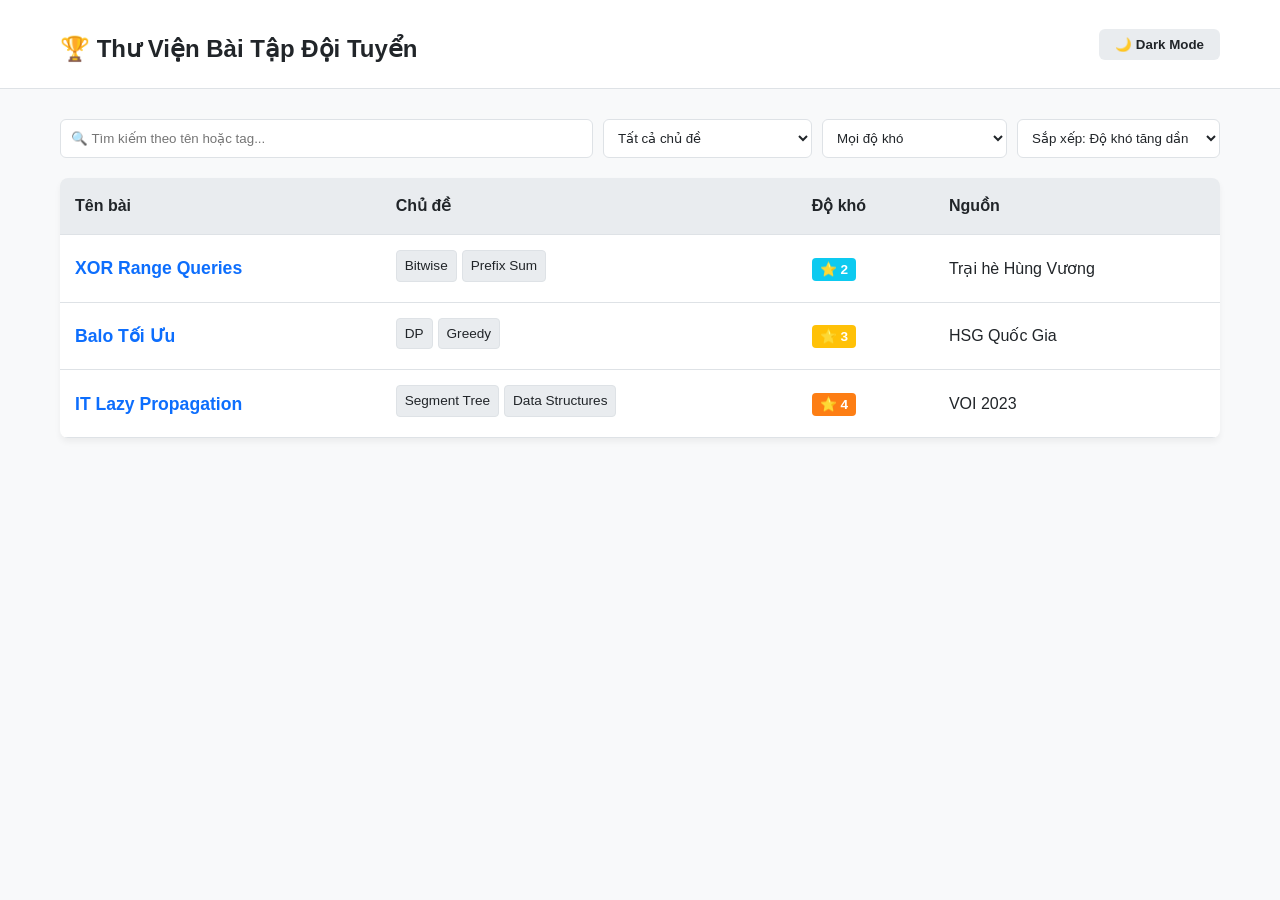
==== index.html @ 733e8b24 "Add files via upload" ====
<!DOCTYPE html>
<html lang="vi" data-theme="light">
<head>
    <meta charset="UTF-8">
    <meta name="viewport" content="width=device-width, initial-scale=1.0">
    <title>Olympiad Programming Library</title>
    <link rel="stylesheet" href="style.css">
</head>
<body>
    <header>
        <div class="container header-flex">
            <h1>🏆 Thư Viện Bài Tập Đội Tuyển</h1>
            <button id="theme-toggle" class="btn">🌙 Dark Mode</button>
        </div>
    </header>

    <main class="container">
        <div class="controls">
            <input type="text" id="search-input" placeholder="🔍 Tìm kiếm theo tên hoặc tag...">
            
            <select id="topic-filter">
                <option value="all">Tất cả chủ đề</option>
                <option value="Bitwise">Bitwise</option>
                <option value="Prefix Sum">Prefix Sum</option>
                <option value="Segment Tree">Segment Tree</option>
                <option value="DP">Dynamic Programming (DP)</option>
                <option value="Greedy">Greedy</option>
                <option value="Graph">Graph</option>
            </select>

            <select id="diff-filter">
                <option value="all">Mọi độ khó</option>
                <option value="1">⭐ Độ khó 1</option>
                <option value="2">⭐⭐ Độ khó 2</option>
                <option value="3">⭐⭐⭐ Độ khó 3</option>
                <option value="4">⭐⭐⭐⭐ Độ khó 4</option>
                <option value="5">⭐⭐⭐⭐⭐ Độ khó 5</option>
            </select>

            <select id="sort-filter">
                <option value="diff-asc">Sắp xếp: Độ khó tăng dần</option>
                <option value="diff-desc">Sắp xếp: Độ khó giảm dần</option>
                <option value="name-asc">Sắp xếp: Tên A-Z</option>
            </select>
        </div>

        <div class="table-responsive">
            <table id="problems-table">
                <thead>
                    <tr>
                        <th>Tên bài</th>
                        <th>Chủ đề</th>
                        <th>Độ khó</th>
                        <th>Nguồn</th>
                    </tr>
                </thead>
                <tbody id="problems-table-body">
                    </tbody>
            </table>
        </div>
    </main>

    <script src="script.js"></script>
</body>
</html>
---- style.css ----
:root {
    --bg-color: #f8f9fa;
    --card-bg: #ffffff;
    --text-color: #212529;
    --text-muted: #6c757d;
    --primary-color: #0d6efd;
    --border-color: #dee2e6;
    --hover-bg: #e9ecef;
    
    /* Badges */
    --diff-1: #198754; /* Green */
    --diff-2: #0dcaf0; /* Cyan */
    --diff-3: #ffc107; /* Yellow */
    --diff-4: #fd7e14; /* Orange */
    --diff-5: #dc3545; /* Red */
}

[data-theme="dark"] {
    --bg-color: #121212;
    --card-bg: #1e1e1e;
    --text-color: #e0e0e0;
    --text-muted: #a0a0a0;
    --primary-color: #6ea8fe;
    --border-color: #333333;
    --hover-bg: #2d2d2d;
}

* { box-sizing: border-box; margin: 0; padding: 0; }
body {
    font-family: -apple-system, BlinkMacSystemFont, "Segoe UI", Roboto, "Helvetica Neue", Arial, sans-serif;
    background-color: var(--bg-color);
    color: var(--text-color);
    line-height: 1.6;
    transition: background-color 0.3s, color 0.3s;
}

.container { max-width: 1200px; margin: 0 auto; padding: 0 20px; }

header {
    background-color: var(--card-bg);
    border-bottom: 1px solid var(--border-color);
    padding: 20px 0;
    margin-bottom: 30px;
}

.header-flex { display: flex; justify-content: space-between; align-items: center; }
.header-flex h1 { font-size: 1.5rem; margin-top: 10px; }

/* Buttons & Inputs */
.btn {
    padding: 8px 16px;
    border: none;
    border-radius: 6px;
    cursor: pointer;
    font-weight: 600;
    background-color: var(--hover-bg);
    color: var(--text-color);
    transition: 0.2s;
}
.btn.primary { background-color: var(--primary-color); color: white; }
.btn.outline { background-color: transparent; border: 1px solid var(--border-color); text-decoration: none; }
.btn:hover { opacity: 0.8; }

.controls {
    display: flex; gap: 10px; margin-bottom: 20px; flex-wrap: wrap;
}
.controls input, .controls select {
    padding: 10px;
    border: 1px solid var(--border-color);
    border-radius: 6px;
    background-color: var(--card-bg);
    color: var(--text-color);
    outline: none;
}
#search-input { flex-grow: 1; min-width: 250px; }

/* Table */
.table-responsive { overflow-x: auto; background-color: var(--card-bg); border-radius: 8px; box-shadow: 0 4px 6px rgba(0,0,0,0.05); }
table { width: 100%; border-collapse: collapse; }
th, td { padding: 15px; text-align: left; border-bottom: 1px solid var(--border-color); }
th { background-color: var(--hover-bg); font-weight: 600; }
tr:hover { background-color: var(--hover-bg); }
.problem-link { color: var(--primary-color); text-decoration: none; font-weight: 600; font-size: 1.1rem;}
.problem-link:hover { text-decoration: underline; }

/* Tags & Badges */
.topic-tag {
    display: inline-block;
    padding: 4px 8px;
    background-color: var(--hover-bg);
    border: 1px solid var(--border-color);
    border-radius: 4px;
    font-size: 0.85rem;
    margin-right: 5px;
    margin-bottom: 5px;
}
.tag-sm { background-color: transparent; border-style: dashed; }
.diff-badge {
    padding: 4px 8px; border-radius: 4px; color: white; font-weight: bold; font-size: 0.85rem;
}
.diff-1 { background-color: var(--diff-1); }
.diff-2 { background-color: var(--diff-2); }
.diff-3 { background-color: var(--diff-3); }
.diff-4 { background-color: var(--diff-4); }
.diff-5 { background-color: var(--diff-5); }
.complexity-badge { background-color: #2c3e50; color: #fff; padding: 4px 8px; border-radius: 4px; font-family: monospace; }

/* Details Page */
.metadata-card { background: var(--card-bg); padding: 20px; border-radius: 8px; margin-bottom: 20px; border: 1px solid var(--border-color); }
.meta-row { margin-bottom: 10px; display: flex; align-items: center; gap: 10px; }
.meta-label { font-weight: 600; width: 120px; color: var(--text-muted); }
.iframe-container { width: 100%; height: 70vh; background: #fff; border-radius: 8px; overflow: hidden; border: 1px solid var(--border-color); box-shadow: 0 4px 6px rgba(0,0,0,0.05); }
iframe { width: 100%; height: 100%; border: none; }
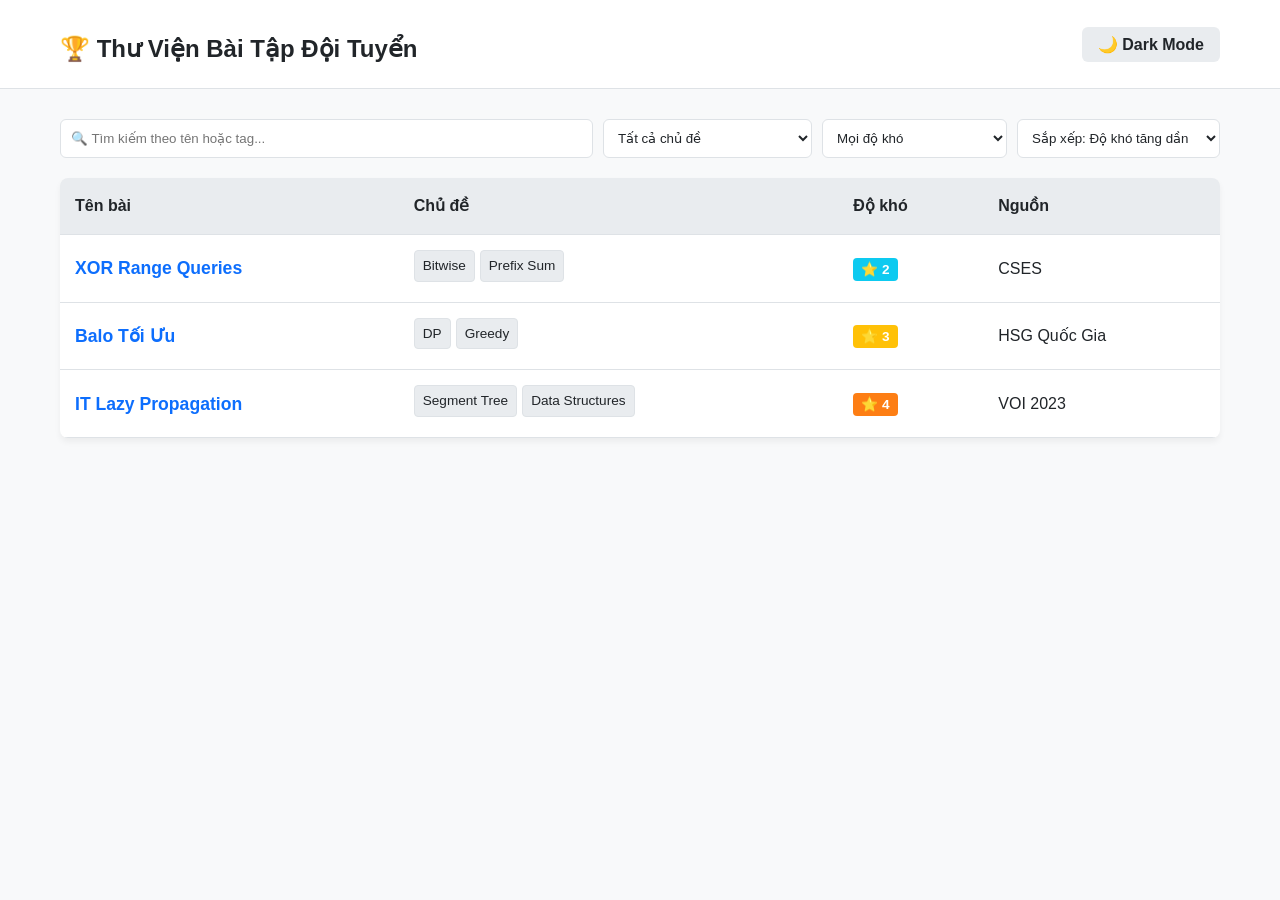
==== commit 068e576f: "Update index.html" ====
--- a/index.html
+++ b/index.html
@@ -3,7 +3,7 @@
 <head>
     <meta charset="UTF-8">
     <meta name="viewport" content="width=device-width, initial-scale=1.0">
-    <title>Olympiad Programming Library</title>
+    <title>Thư Viện Bài Tập Đội Tuyển</title>
     <link rel="stylesheet" href="style.css">
 </head>
 <body>
@@ -62,4 +62,4 @@
 
     <script src="script.js"></script>
 </body>
-</html>+</html>
--- a/style.css
+++ b/style.css
@@ -6,6 +6,9 @@
     --primary-color: #0d6efd;
     --border-color: #dee2e6;
     --hover-bg: #e9ecef;
+    
+    /* Màu cho các nút hành động thực hành (xanh lá) */
+    --action-color: #198754; 
     
     /* Badges */
     --diff-1: #198754; /* Green */
@@ -23,6 +26,9 @@
     --primary-color: #6ea8fe;
     --border-color: #333333;
     --hover-bg: #2d2d2d;
+    
+    /* Teal cho chế độ tối */
+    --action-color: #20c997; 
 }
 
 * { box-sizing: border-box; margin: 0; padding: 0; }
@@ -46,7 +52,9 @@
 .header-flex { display: flex; justify-content: space-between; align-items: center; }
 .header-flex h1 { font-size: 1.5rem; margin-top: 10px; }
 
-/* Buttons & Inputs */
+/* =========================================
+   Buttons & Inputs
+========================================= */
 .btn {
     padding: 8px 16px;
     border: none;
@@ -56,10 +64,47 @@
     background-color: var(--hover-bg);
     color: var(--text-color);
     transition: 0.2s;
+    
+    /* Nâng cấp để luôn căn giữa icon và text */
+    display: inline-flex;
+    align-items: center;
+    justify-content: center;
+    text-decoration: none;
+    gap: 6px;
+    /* --- THÊM 3 DÒNG NÀY VÀO ĐỂ ĐỒNG BỘ 100% --- */
+    font-family: inherit; /* Ép dùng chung font hệ thống với web */
+    font-size: 1rem;      /* Ép dùng chung cỡ chữ (16px) */
+    box-sizing: border-box; /* Đảm bảo padding không làm phình nút */
 }
-.btn.primary { background-color: var(--primary-color); color: white; }
-.btn.outline { background-color: transparent; border: 1px solid var(--border-color); text-decoration: none; }
+
 .btn:hover { opacity: 0.8; }
+
+.btn.primary { 
+    background-color: var(--primary-color); 
+    color: white; 
+}
+
+.btn.outline { 
+    background-color: transparent; 
+    border: 1px solid var(--border-color); 
+}
+
+/* Nút Secondary (Các hành động: Nộp bài, Tải test, Mở toàn màn hình) */
+.btn.secondary {
+    background-color: transparent;
+    border: 1px solid var(--action-color);
+    color: var(--action-color);
+}
+
+.btn.secondary:hover {
+    background-color: var(--action-color);
+    color: #ffffff;
+    opacity: 1; /* Bỏ hiệu ứng mờ của nút gốc vì đã có đổi màu nền */
+}
+
+[data-theme="dark"] .btn.secondary:hover {
+    color: #121212; /* Chữ màu tối khi hover trên nền Teal */
+}
 
 .controls {
     display: flex; gap: 10px; margin-bottom: 20px; flex-wrap: wrap;
@@ -74,7 +119,9 @@
 }
 #search-input { flex-grow: 1; min-width: 250px; }
 
-/* Table */
+/* =========================================
+   Table
+========================================= */
 .table-responsive { overflow-x: auto; background-color: var(--card-bg); border-radius: 8px; box-shadow: 0 4px 6px rgba(0,0,0,0.05); }
 table { width: 100%; border-collapse: collapse; }
 th, td { padding: 15px; text-align: left; border-bottom: 1px solid var(--border-color); }
@@ -83,7 +130,9 @@
 .problem-link { color: var(--primary-color); text-decoration: none; font-weight: 600; font-size: 1.1rem;}
 .problem-link:hover { text-decoration: underline; }
 
-/* Tags & Badges */
+/* =========================================
+   Tags & Badges
+========================================= */
 .topic-tag {
     display: inline-block;
     padding: 4px 8px;
@@ -105,9 +154,21 @@
 .diff-5 { background-color: var(--diff-5); }
 .complexity-badge { background-color: #2c3e50; color: #fff; padding: 4px 8px; border-radius: 4px; font-family: monospace; }
 
-/* Details Page */
+/* =========================================
+   Details Page
+========================================= */
 .metadata-card { background: var(--card-bg); padding: 20px; border-radius: 8px; margin-bottom: 20px; border: 1px solid var(--border-color); }
 .meta-row { margin-bottom: 10px; display: flex; align-items: center; gap: 10px; }
 .meta-label { font-weight: 600; width: 120px; color: var(--text-muted); }
+
+/* Khối chứa các nút hành động */
+.action-row {
+    margin-top: 15px; 
+    display: flex; 
+    gap: 10px; 
+    flex-wrap: wrap; 
+    align-items: center;
+}
+
 .iframe-container { width: 100%; height: 70vh; background: #fff; border-radius: 8px; overflow: hidden; border: 1px solid var(--border-color); box-shadow: 0 4px 6px rgba(0,0,0,0.05); }
-iframe { width: 100%; height: 100%; border: none; }+iframe { width: 100%; height: 100%; border: none; }
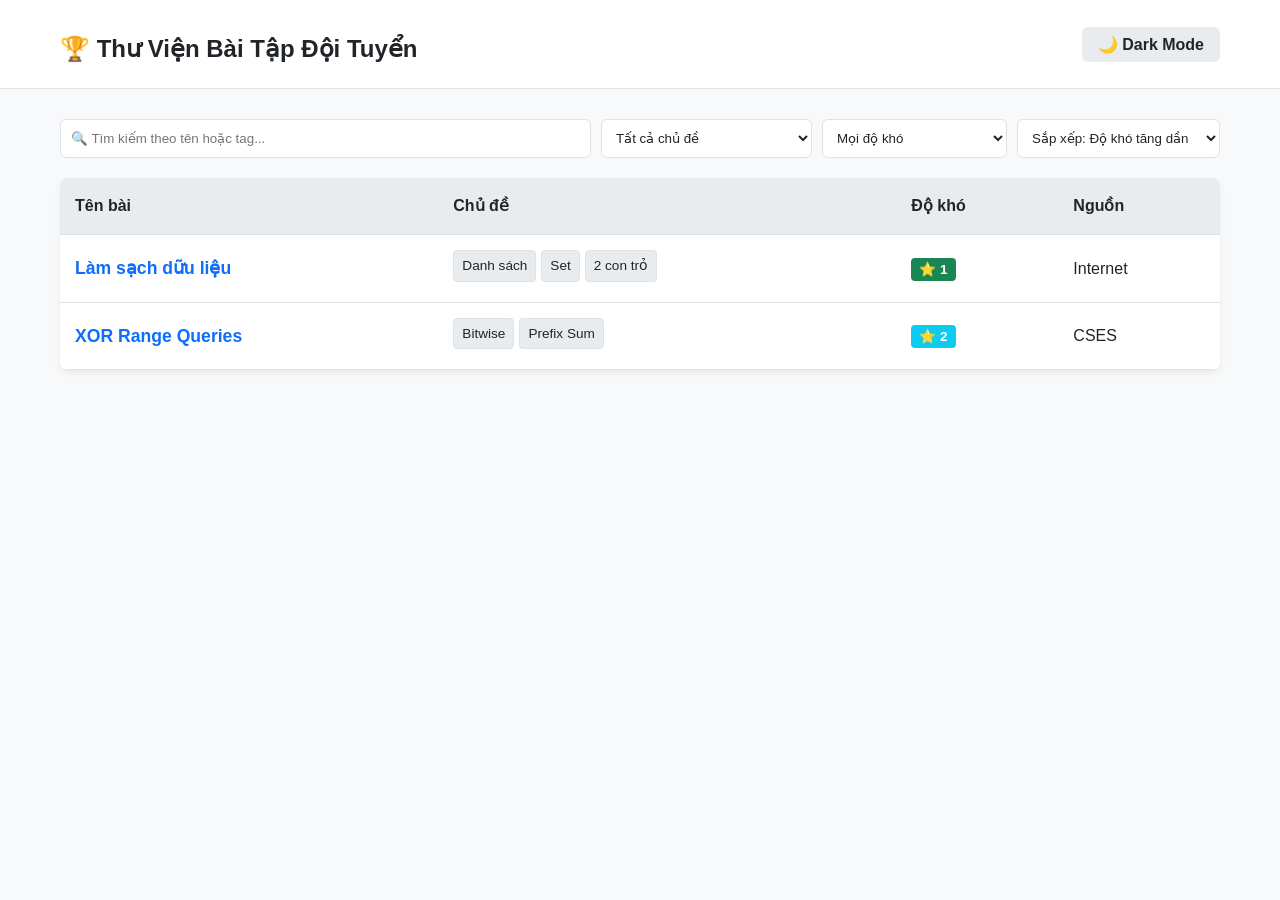
==== commit a1e4d00d: "Update index.html" ====
--- a/index.html
+++ b/index.html
@@ -20,8 +20,14 @@
             
             <select id="topic-filter">
                 <option value="all">Tất cả chủ đề</option>
+                <option value="List">Danh sách (List)</option>
+                <option value="Set">Tập hợp (Set)</option>
+                <option value="Tuple">Bộ (Tuple)</option>
+                <option value="Dict">Từ điển (Dict)</option>
+                <option value="Matrix">Ma trận (Matrix)</option>
+                <option value="Two Pointers">2 con trỏ (Two Pointers)</option>
                 <option value="Bitwise">Bitwise</option>
-                <option value="Prefix Sum">Prefix Sum</option>
+                <option value="Prefix Sum">Tổng cộng dồn (Prefix Sum)</option>
                 <option value="Segment Tree">Segment Tree</option>
                 <option value="DP">Dynamic Programming (DP)</option>
                 <option value="Greedy">Greedy</option>
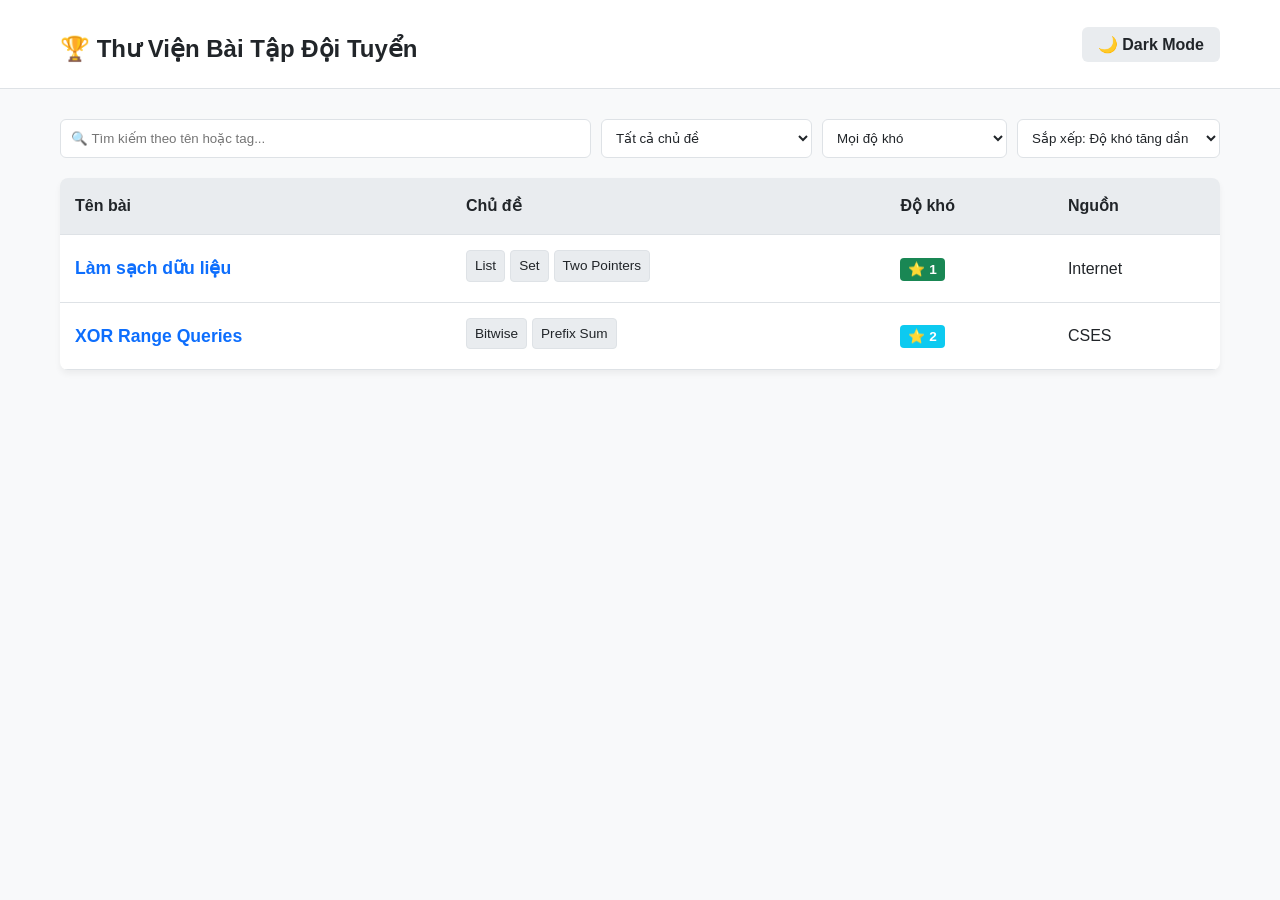
==== commit c63edf5a: "Fix HTML formatting and structure" ====
--- a/index.html
+++ b/index.html
@@ -25,7 +25,7 @@
                 <option value="Tuple">Bộ (Tuple)</option>
                 <option value="Dict">Từ điển (Dict)</option>
                 <option value="Matrix">Ma trận (Matrix)</option>
-                <option value="Two Pointers">2 con trỏ (Two Pointers)</option>
+                <option value="Two Pointers">2 Con trỏ (Two Pointers)</option>
                 <option value="Bitwise">Bitwise</option>
                 <option value="Prefix Sum">Tổng cộng dồn (Prefix Sum)</option>
                 <option value="Segment Tree">Segment Tree</option>
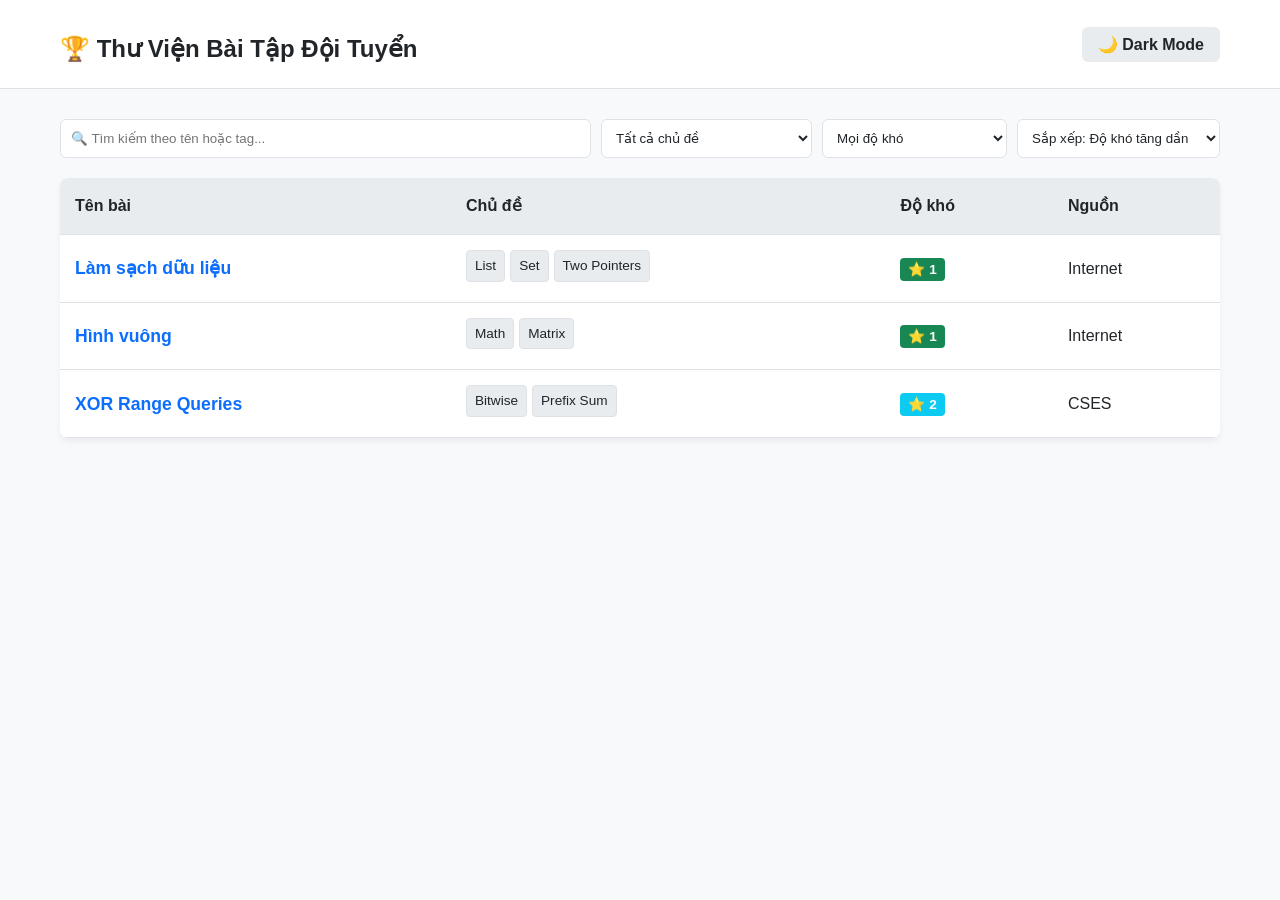
==== commit 0dd4de5a: "update index.html" ====
--- a/index.html
+++ b/index.html
@@ -24,6 +24,7 @@
                 <option value="Set">Tập hợp (Set)</option>
                 <option value="Tuple">Bộ (Tuple)</option>
                 <option value="Dict">Từ điển (Dict)</option>
+                <option value="Math">Toán học (Math)</option>
                 <option value="Matrix">Ma trận (Matrix)</option>
                 <option value="Two Pointers">2 Con trỏ (Two Pointers)</option>
                 <option value="Bitwise">Bitwise</option>
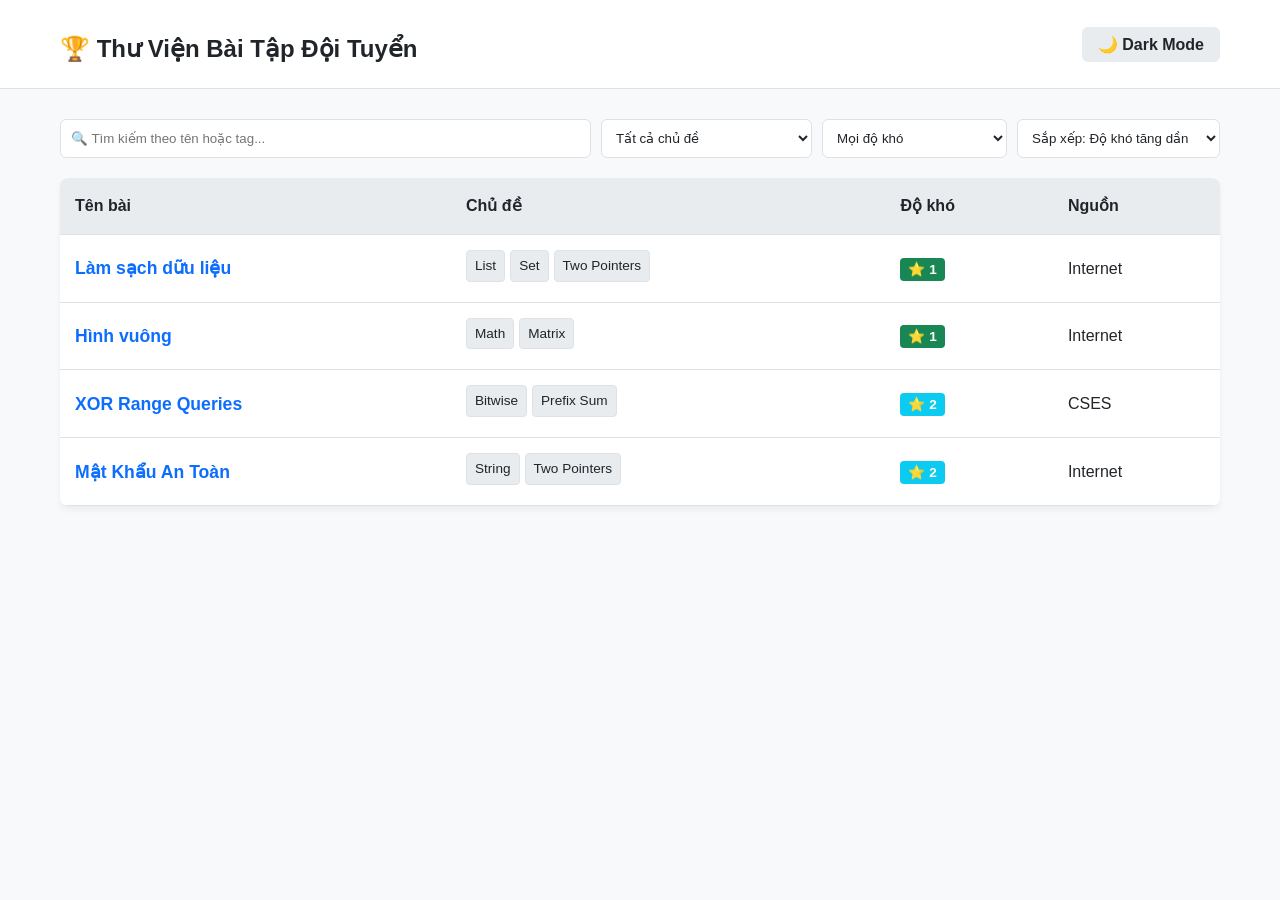
==== commit 5932cc4c: "s" ====
--- a/index.html
+++ b/index.html
@@ -20,6 +20,7 @@
             
             <select id="topic-filter">
                 <option value="all">Tất cả chủ đề</option>
+                <option value="String">Xâu (String)</option>
                 <option value="List">Danh sách (List)</option>
                 <option value="Set">Tập hợp (Set)</option>
                 <option value="Tuple">Bộ (Tuple)</option>
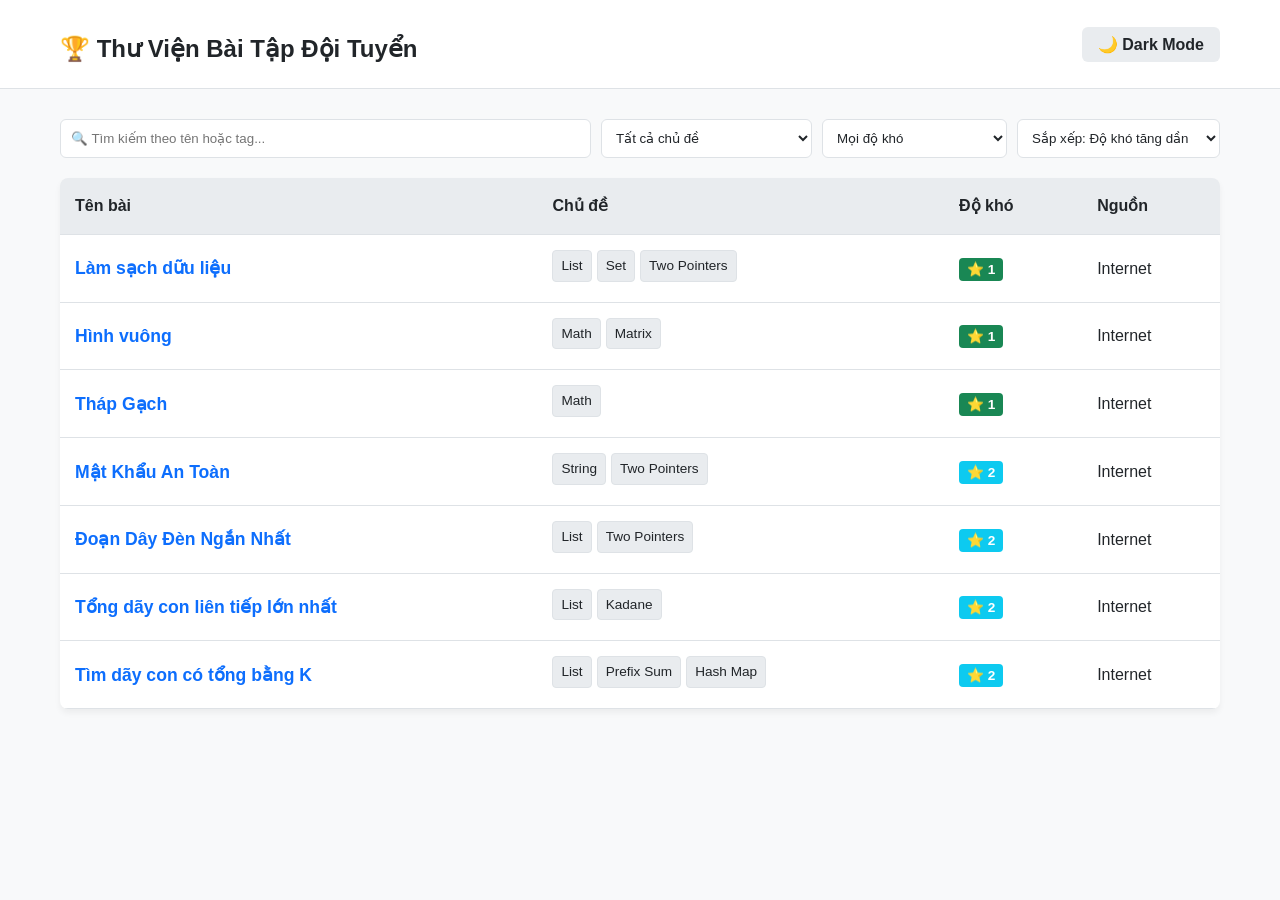
==== commit 0c8cb611: "D" ====
--- a/index.html
+++ b/index.html
@@ -28,6 +28,8 @@
                 <option value="Math">Toán học (Math)</option>
                 <option value="Matrix">Ma trận (Matrix)</option>
                 <option value="Two Pointers">2 Con trỏ (Two Pointers)</option>
+                <option value="Kadane">Kadane</option>
+                <option value="Hash Map">Bảng băm (Hash Map)</option>
                 <option value="Bitwise">Bitwise</option>
                 <option value="Prefix Sum">Tổng cộng dồn (Prefix Sum)</option>
                 <option value="Segment Tree">Segment Tree</option>
